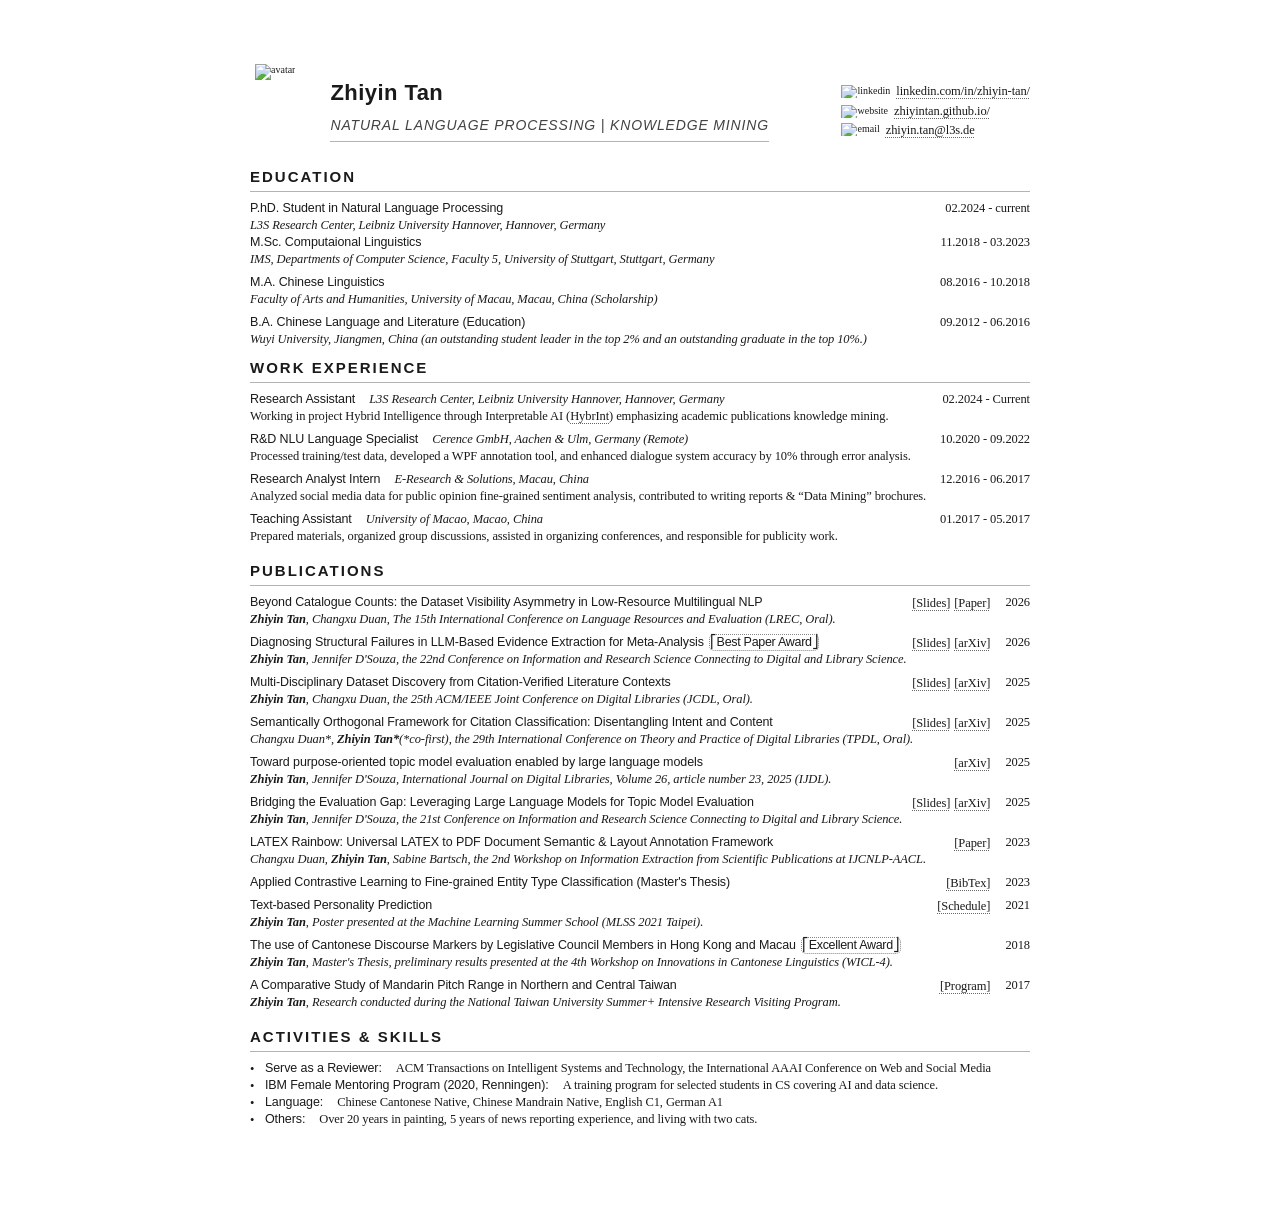
==== cv/cv.html @ f3813b76 "update" ====
<!DOCTYPE html>
<html lang="en">
    <head>
        <meta charset="UTF-8">
        <meta http-equiv="X-UA-Compatible" content="IE=edge">
        <meta name="viewport" content="width=device-width, initial-scale=1.0">
        <link rel="stylesheet" href="./css/cv.css">
        <script src="https://cdnjs.cloudflare.com/ajax/libs/html2pdf.js/0.9.2/html2pdf.bundle.min.js"></script>
        <title>Zhiyin Tan's Curriculum Vitae</title>
        <style>
            :root {
                --acm-serif: "Linux Libertine", "Linux Libertine O", "Times New Roman", serif;
                --acm-sans: "Linux Biolinum", "Linux Biolinum O", "Helvetica Neue", Arial, sans-serif;
            }

            @font-face {
                font-family: "Linux Libertine";
                font-style: normal;
                font-weight: 400;
                font-display: swap;
                src: local("Linux Libertine O"), local("Linux Libertine O Regular"),
                    url("../fonts/LinuxLibertineORegular.otf") format("opentype");
            }
            @font-face {
                font-family: "Linux Libertine";
                font-style: italic;
                font-weight: 400;
                font-display: swap;
                src: local("Linux Libertine O Italic"),
                    url("../fonts/LinuxLibertineOItalic.otf") format("opentype");
            }
            @font-face {
                font-family: "Linux Libertine";
                font-style: normal;
                font-weight: 600;
                font-display: swap;
                src: local("Linux Libertine O Semibold"),
                    url("../fonts/LinuxLibertineOSemibold.otf") format("opentype");
            }
            @font-face {
                font-family: "Linux Libertine";
                font-style: italic;
                font-weight: 600;
                font-display: swap;
                src: local("Linux Libertine O Semibold Italic"),
                    url("../fonts/LinuxLibertineOSemiboldItalic.otf") format("opentype");
            }
            @font-face {
                font-family: "Linux Libertine";
                font-style: normal;
                font-weight: 700;
                font-display: swap;
                src: local("Linux Libertine O Bold"),
                    url("../fonts/LinuxLibertineOBold.otf") format("opentype");
            }
            @font-face {
                font-family: "Linux Libertine";
                font-style: italic;
                font-weight: 700;
                font-display: swap;
                src: local("Linux Libertine O Bold Italic"),
                    url("../fonts/LinuxLibertineOBoldItalic.otf") format("opentype");
            }

            @font-face {
                font-family: "Linux Biolinum";
                font-style: normal;
                font-weight: 400;
                font-display: swap;
                src: local("Linux Biolinum O Regular"),
                    url("../fonts/LinuxBiolinumORegular.otf") format("opentype");
            }
            @font-face {
                font-family: "Linux Biolinum";
                font-style: italic;
                font-weight: 400;
                font-display: swap;
                src: local("Linux Biolinum O Italic"),
                    url("../fonts/LinuxBiolinumOItalic.otf") format("opentype");
            }
            @font-face {
                font-family: "Linux Biolinum";
                font-style: normal;
                font-weight: 700;
                font-display: swap;
                src: local("Linux Biolinum O Bold"),
                    url("../fonts/LinuxBiolinumOBold.otf") format("opentype");
            }

            body {
                align-items: center;
                font-family: var(--acm-serif);
                color: #1a1a1a;
                font-size: 10px; line-height: 12px; font-weight: 400; font-style: normal; letter-spacing: 0;
                width: 100%;
                max-width: 780px;
                min-width: 780px;
                height: auto;
                margin: auto;
                padding: 5% 4%;
            }

            .container {
                padding: 0;
            }

            .title {
                align-items: center;
                text-align: left;
                margin: 0 0 10px 0;
            }

            .title h2 {
                font-family: var(--acm-sans);
                font-size: 22px; 
                line-height: 25px;
                font-weight: 700;
                letter-spacing: 0.02em;
                margin-bottom: 10px;
            }

            .title h4 {
                font-family: var(--acm-sans);
                font-size: 14px; 
                line-height: 20px;
                font-weight: 500;
                letter-spacing: 0.06em;
                color: #424242;
                margin: 5px 0;
            }

            .two_col_header {
                display: flex;
                justify-content: space-between;
                grid-template-columns: 68% auto;
                column-gap: 16px;
                padding-bottom: 0px;
            }

            .two_col_content {
                display: flex;
                justify-content: space-between;
                grid-template-columns: 80% auto;
                column-gap: 14px;
            }


            .one-block {
                margin: 0 0 18px 0;
            }

            .left-content .one-block {
                margin: 0 0 18px 0;
            }

            .right-content .one-block {
                margin: 0 0 4px 0;
            }

            .experiment {
                margin: 0px 0 6px 0;
            }

            .experiment #organization, 
            .experiment #reference_link,
            .experiment #authors {
                font-style: italic;
                text-align: left;
                margin: 0 0 0px 0;
            }

            .experiment #experiment-title {
                display: flex; 
                justify-content: space-between; 
                align-items: center; 
                column-gap: 10px;
            }

            .experiment #link-year {
                display: flex;
                justify-content: flex-end; 
                align-items: center; 
                column-gap: 15px;
            }

            .experiment #link {
                display: inline-flex; 
                align-items: center; 
                column-gap: 4px;
            }

            .icon_description {
                display: flex;
                justify-content: flex-start;
                grid-template-columns: 20px 1fr;
                align-items:center;
                column-gap: 6px;
                margin: 3px 0;
            }

            .icon_description p {
                width: inherit;
            }

            h1, h2, h3 {
                font-family: var(--acm-sans);
                font-weight: 600;
                letter-spacing: 0px;
                margin: 0 0 8px 0;
            }

            h4 {
                font-family: var(--acm-sans);
                font-size: 15px; 
                line-height: 16px;
                font-weight: 700;
                letter-spacing: 2px;
                text-transform: uppercase;
                border-bottom: 1px solid #b3b3b3;
                padding-bottom: 6px;
                margin: 12px 0 8px 0;
            }

            h5 {
                font-family: var(--acm-sans);
                font-size: 12.5px; 
                line-height: 17px;
                font-weight: 500;
                letter-spacing: -0.1px;
                margin: 0;
            }

            li, p {
                font-size: 12.5px;
                line-height: 17px;
                letter-spacing: -0.1px;
                align-items: center;
                text-align: justify;
                margin: 0;
            }

            hr {
                width: 96%;
                height: 0.01px;
                margin: 10px 0;
            }

            ul {
                padding-inline: 20px 0px;
                margin: 0;
            }

            li {
                list-style-type: none;
                line-height: 18px;
                position: relative;    /* It's needed for setting position to absolute in the next rule. */
            }

            li::before {
                content: '•';
                position: absolute;
                left: -15px;          /* Adjust this value so that it appears where you want. */
                font-size: 12.5px;      /* Adjust this value so that it appears what size you want. */
            }

            .container a {
                font-size: 12.5px;
                color: inherit;
                text-decoration: dotted underline rgb(102, 102, 102) 1px;
                text-underline-offset: 3px;
                transition: all 0.2s ease-in-out;
                letter-spacing: -0.1px;
            }

            .container a:visited {
                color: inherit;
            }

            .container a:hover {
                color: inherit;
            }

            .download {
                text-align: right;
                padding: 0 0 40px 0;
                margin: 0;
            }

            button {
                align-items: center;
                align-content: center;
                height: 38px;
                width: 140px;
                border: 1px solid rgb(22, 22, 22);
                box-shadow: none;
                background-color: white;
                border-radius: 0.5vh;
                transition: all 0.2s ease-in-out;
                padding: 0;
                margin: 0;
            }

            button:hover {
                cursor: pointer;
                border-radius: 0.5vh;
                background-color: rgb(255, 255, 255);
            }

            @media screen and (max-width: 730px) {

            }

            @media print {
                @page {
                    width: 190mm;
                    margin: 15mm 15mm;
                }

                body {
                    max-width: none;
                    width: auto;
                    margin: 0;
                    padding: 0;
                    font-size: 12.6px;
                    line-height: 16px;
                }

                .experiment {
                    margin: 0px 0 8px 0;
                }

                .container {
                    padding: 0;
                }

                
                .two_col_header {
                    grid-template-columns: 66% auto;
                    column-gap: 10px;
                }

                .two_col_content {
                    grid-template-columns: 78% auto;
                    column-gap: 8px;
                }

                .one-block {
                    margin: 0 0 15px 0;
                }

                .left-content .one-block {
                    margin: 0 0 10px 0;
                }

                h2 {
                    font-size: 14px;
                    line-height: 20px;
                    
                }

                .title h2 {
                    margin: 5px 0;
                }

                h4 {
                    font-size: 13px;
                    line-height: 18px;
                    padding-bottom: 4px;
                    margin: 10px 0 6px 0;
                    letter-spacing: 2px;
                }

                .title h4 {
                    margin-bottom: 20px 0;
                }

                h5 {
                    font-size: 12.6px;
                    line-height: 16px;
                    letter-spacing: -0.2px;
                }

                p,li {
                    font-size: 12.8px;
                    letter-spacing: -0.2px;
                }



                ul{
                    padding-inline: 0px 0px;
                }

                a {
                    font-size: 11px;;
                    color: black;
                    text-decoration: dotted underline rgb(190, 190, 190) 0.1px;
                    text-underline-offset: 1px;
                    background: transparent;
                    box-shadow: none
                }

                a:visited {
                    color: black;
                }
            }

        </style>
    </head>
    <body>
        <!--<div class="download">
            <button onclick="downloadPDF()">
                <span style="display:grid; grid-template-columns: 15px 98px; column-gap: 3px; padding: 0 10px;">
                    <img src="./img/printer.png" alt="printer" style="width: 15px;">
                    &nbsp Download PDF
                </span>
            </button>
        </div>-->
        <div class="container">
            <div class="two_col_header">
                <div class="two_col_content" style="column-gap: 35px; padding-left: 5px">
                    <div>
                        <img src="../pic/avatar_green_round.png" alt="avatar" style="height: 80px;">
                    </div>
                    <div class="title" style="padding-top: 16px">
                        <h2> Zhiyin Tan </h2>
                        <h4 style="font-weight: 400; font-style: oblique 50deg;"> 
                            Natural Language Processing | Knowledge Mining </h4>
                    </div>
                    <!--<div  class="one-block" id="Profile">
                        <h4>Profile</h4>
                        <p>I am an enthusiastic researcher bridging the realms of language and AI. 
                            With a strong penchant for knowledge mining, 
                            I excel in deriving structured insights from unstructured data. 
                            My expertise extends to DevOps for Large Language Models (LLM), 
                            showcasing my commitment to harnessing cutting-edge AI solutions.</p>
                    </div>-->
                </div>
                <div class="right-content">
                    <div class="one-block" id="Contact" style="padding-top: 16px">
                        <!--<h4>Contact</h4>-->
                        <div class="icon_description">
                            <img src="../pic/linkedin.ico" alt="linkedin" style="height: 12.8px;">
                            <a href="https://www.linkedin.com/in/zhiyin-tan/" target="_blank" rel="noopener noreferrer"><p> linkedin.com/in/zhiyin-tan/ </p></a>
                        </div>

                        <div class="icon_description">
                            <img src="../pic/github_icon.ico" alt="website" style="height: 13px;">
                            <a href="https://zhiyintan.github.io/" target="_blank" rel="noopener noreferrer"><p> zhiyintan.github.io/ </p></a>
                        </div>

                        <div class="icon_description">
                            <img src="../pic/gmail_icon.ico" alt="email" style="height: 13px;">
                            <a href="mailto:zhiyin.tan@l3s.de"> zhiyin.tan@l3s.de </a>
                        </div>
                        
                        <!--<div class="icon_description">
                             <p style="margin-left: 2px; margin-top: 2px;"><b>Residence&nbsp;Permit:</b><br> Niederlassungserlaubnis&nbsp;(§&nbsp;18c)</p>
                        </div>-->
                    </div>
                </div>
            </div>

            <div class="experiment_content">
                <div class="one-block" id="Education">
                    <h4> Education </h4>

                    <div class="experiment">
                        <div class="two_col_content">
                            <h5> P.hD. Student in Natural Language Processing </h5>
                            <p> 02.2024 - current </p>
                        </div>
                        <p id="organization">L3S Research Center, Leibniz University Hannover, Hannover, Germany</p> 
    
                    <div class="experiment">
                        <div class="two_col_content">
                            <h5> M.Sc. Computaional Linguistics </h5>
                            <p> 11.2018 - 03.2023</p>
                        </div>
                        <p id="organization">IMS, Departments of Computer Science, Faculty 5, University of Stuttgart, Stuttgart, Germany</p> 
                    </div>

                    <div class="experiment">
                        <div class="two_col_content">
                            <h5> M.A. Chinese Linguistics </h5>
                            <p> 08.2016 - 10.2018</p>
                        </div>
                        <p id="organization">Faculty of Arts and Humanities, University of Macau, Macau, China (Scholarship)</p>
                    </div>

                    <div class="experiment">
                        <div class="two_col_content">
                            <h5> B.A. Chinese Language and Literature (Education) </h5>
                            <p> 09.2012 - 06.2016</p>
                        </div>
                        <p id="organization">Wuyi University, Jiangmen, China (an outstanding student leader in the top 2% and an outstanding graduate in the top 10%.)</p>
                    </div>
                </div>

                <div  class="one-block" id="Work Experience">
                    <h4> Work Experience </h4>
                    <div class="experiment">
                        <div class="two_col_content">
                            <div class="two_col_content" style="grid-template-columns: auto auto;">
                                <h5> Research Assistant </h5>
                                <p id="organization">L3S Research Center, Leibniz University Hannover, Hannover, Germany</p>
                            </div>
                            <p> 02.2024 - Current </p>
                        </div>
                        
                        <p> Working in project Hybrid Intelligence through Interpretable AI (<a href="https://www.uni-osnabrueck.de/fb6/informatik/hybrint" target="_blank" rel="noopener noreferrer">HybrInt</a>)
                            emphasizing academic publications knowledge mining. </p>
                        <p></p>
                    </div>
                        
                    <div class="experiment">
                        <div class="two_col_content">
                            <div class="two_col_content" style="grid-template-columns: auto auto;">
                                <h5> R&D NLU Language Specialist </h5>
                                <p id="organization"> Cerence GmbH, Aachen & Ulm, Germany (Remote) </p>
                            </div>
                            <p> 10.2020 - 09.2022 </p>
                        </div>
                        
                        <p> Processed training/test data, developed a WPF annotation tool, 
                            and enhanced dialogue system accuracy by 10% through error analysis.
                        </p>
                    </div>

                    <!--
                    <div class="experiment">
                        <div class="two_col_content">
                            <h5> Marketing Data Analyst Intern </h5>
                            <p> 07.2019 - 08.2019 </p>
                        </div>
                        <p id="organization"> TINNO Mobile/Wiko Mobile, Shenzhen, China </p>
                        <p> Developed a Python scraping suite for real-time automated collection of competitors' product and sales information.
                        </p>
                    </div>
                    -->

                    <div class="experiment">
                        <div class="two_col_content">
                            <div class="two_col_content" style="grid-template-columns: auto auto;">
                                <h5> Research Analyst Intern </h5>
                                <p id="organization"> E-Research & Solutions, Macau, China </p>
                            </div>
                            <p> 12.2016 - 06.2017 </p>
                        </div>
                        <p> Analyzed social media data for public opinion fine-grained sentiment analysis, contributed to writing reports & “Data Mining” brochures.
                        </p>
                    </div>

                    <div class="experiment">
                        <div class="two_col_content">
                            <div class="two_col_content" style="grid-template-columns: auto auto;">
                                <h5>Teaching Assistant</h5>
                                <p id="organization">University of Macao, Macao, China</p>
                            </div>
                            <p> 01.2017 - 05.2017 </p>
                        </div>
                        <p>Prepared materials, organized group discussions, 
                            assisted in organizing conferences, and responsible for publicity work.
                        </p>
                    </div> 

                </div>

                <div  class="one-block" id="Publications">
                    <h4>Publications</h4>

                    
                    <div class="experiment">
                        <div id="experiment-title">
                            <h5>Beyond Catalogue Counts: the Dataset Visibility Asymmetry in Low-Resource Multilingual NLP</h5>
                            <div id="link-year">
                                <div id="link">
                                    <a href="https://github.com/zhiyintan/dataset-visibility-asymmetry/blob/main/docs/Slides%20for%20LREC%202026%20%C2%B7%20Beyond%20Catalogue%20Counts%20%C2%B7%20final%20version%202.pdf" target="_blank" rel="noopener noreferrer"> 
                                        [Slides] </a>
                                    <a href="http://www.lrec-conf.org/proceedings/lrec2026/pdf/2026.lrec2026-1.481.pdf" target="_blank" rel="noopener noreferrer"> 
                                        [Paper] </a>
                                </div>
                                <p> 2026 </p>
                            </div>
                        </div>
                        <p id="authors"> <b>Zhiyin Tan</b>, Changxu Duan, 
                            The 15th International Conference on Language Resources and Evaluation (LREC, Oral). </p>
                    </div>
                    

                    <div class="experiment">
                        <div id="experiment-title">
                            <h5 style="display: flex; justify-content: flex-start; align-items: center; column-gap: 5px;">
                                Diagnosing Structural Failures in LLM-Based Evidence Extraction for Meta-Analysis
                                <p style="letter-spacing: -0.3px; border: 1.4px dotted rgb(134, 134, 134); border-radius: 5px; padding: 0px 0px; line-height: 120%; font-weight: 400;">
                                ⎡Best Paper Award⎦</p>
                            </h5>
                            
                            <div id="link-year">
                                <div id="link">
                                    <a href="https://github.com/zhiyintan/LLM-Meta-Analysis/blob/main/presentation/ircdl%202026.pdf" target="_blank" rel="noopener noreferrer"> 
                                        [Slides] </a>
                                    <a href="https://arxiv.org/abs/2602.10881" target="_blank" rel="noopener noreferrer"> 
                                        [arXiv] </a>
                                </div>
                                <p> 2026 </p>
                            </div>
                        </div>

                        <p id="authors"><b>Zhiyin Tan</b>, Jennifer D'Souza,
                            the 22nd Conference on Information and Research Science Connecting to Digital and Library Science. </p>  
                    </div>

                    <div class="experiment">
                        <div id="experiment-title">
                            <h5>Multi-Disciplinary Dataset Discovery from Citation-Verified Literature Contexts</h5>
                            <div id="link-year">
                                <div id="link">
                                   
                                    <!--<a href="https://github.com/Fireblossom/citation-context-dataset-discovery" target="_blank" rel="noopener noreferrer"> 
                                        [GitHub] </a>
                                    <a href="https://doi.ieeecomputersociety.org/10.1109/JCDL67857.2025.00022" target="_blank" rel="noopener noreferrer"> 
                                        [Paper] </a>-->
                                    <a href="https://github.com/Fireblossom/Fireblossom.github.io/blob/master/attach_files/JCDL2025_Presentation.pdf" target="_blank" rel="noopener noreferrer"> 
                                        [Slides] </a>
                                    <a href="https://arxiv.org/abs/2601.05099" target="_blank" rel="noopener noreferrer"> 
                                        [arXiv] </a>
                                </div>
                                <p> 2025 </p>
                            </div>
                        </div>

                        <p id="authors"> <b>Zhiyin Tan</b>, Changxu Duan, 
                            the 25th ACM/IEEE Joint Conference on Digital Libraries (JCDL, Oral).</p>
                    </div>

                    <div class="experiment">
                        <div id="experiment-title">
                            <h5>Semantically Orthogonal Framework for Citation Classification: Disentangling Intent and Content</h5>
                            <div id="link-year">
                                <div id="link">
                                    
                                    <!--<a href="https://github.com/zhiyintan/SOFT"  target="_blank" rel="noopener noreferrer"> 
                                        [GitHub] </a>
                                    <a href="https://doi.org/10.1007/978-3-032-05409-8_12" target="_blank" rel="noopener noreferrer"> 
                                        [Paper] </a>-->
                                    <a href="https://github.com/Fireblossom/Fireblossom.github.io/blob/master/attach_files/TPDL2025_Presentation.pdf" target="_blank" rel="noopener noreferrer"> 
                                        [Slides] </a>
                                    <a href="https://arxiv.org/abs/2601.05103" target="_blank" rel="noopener noreferrer"> 
                                        [arXiv] </a>
                                </div>
                                <p> 2025 </p>
                            </div>
                        </div>

                        <p id="authors">Changxu Duan*, <b>Zhiyin Tan*</b>(*co-first),
                            the 29th International Conference on Theory and Practice of Digital Libraries (TPDL, Oral). </p>  
                    </div>

                    <div class="experiment">
                        <div id="experiment-title">
                            <h5>Toward purpose-oriented topic model evaluation enabled by large language models</h5>
                            <div id="link-year">
                                <div id="link">
                                    
                                    <!--<a href="https://github.com/zhiyintan/topic-model-LLMjudgment"  target="_blank" rel="noopener noreferrer"> 
                                        [GitHub] </a>
                                    <a href="https://doi.org/10.1007/s00799-025-00429-5" target="_blank" rel="noopener noreferrer"> 
                                        [Paper] </a>-->
                                    <a href="https://arxiv.org/abs/2509.07142" target="_blank" rel="noopener noreferrer"> 
                                        [arXiv] </a>
                                   
                                </div>
                                <p> 2025 </p>
                            </div>
                        </div>

                        <p id="authors"><b>Zhiyin Tan</b>, Jennifer D'Souza,
                            International Journal on Digital Libraries, Volume 26, article number 23, 2025 (IJDL).</p>  
                    </div>

                    <div class="experiment">
                        <div id="experiment-title">
                            <h5>Bridging the Evaluation Gap: Leveraging Large Language Models for Topic Model Evaluation</h5>
                            <div id="link-year">
                                <div id="link">
                                    <!--
                                    <a href="https://github.com/zhiyintan/topic-model-LLMjudgment"  target="_blank" rel="noopener noreferrer"> 
                                        [GitHub] </a>
                                    <a href="https://ceur-ws.org/Vol-3937/paper15.pdf" target="_blank" rel="noopener noreferrer"> 
                                        [Paper] </a>-->
                                    <a href="https://github.com/zhiyintan/topic-model-LLMjudgment/blob/main/presentation/Presentation_IRCDL_2025.pdf" target="_blank" rel="noopener noreferrer"> 
                                        [Slides] </a>
                                    <a href="https://arxiv.org/abs/2502.07352" target="_blank" rel="noopener noreferrer"> 
                                        [arXiv] </a>
                                    
                                </div>
                                <p> 2025 </p> 
                            </div>   
                        </div>

                        <p id="authors"><b>Zhiyin Tan</b>, Jennifer D'Souza,
                            the 21st Conference on Information and Research Science Connecting to Digital and Library Science. </p>  
                    </div>
                    
                    
                    <div class="experiment">
                        <div id="experiment-title">
                            <h5>LATEX Rainbow: Universal LATEX to PDF Document Semantic & Layout Annotation Framework</h5>
                            <div id="link-year">
                                <div id="link">
                                    <!--
                                    <a href="https://github.com/InsightsNet/texannotate" target="_blank" rel="noopener noreferrer"> 
                                        [GitHub] </a>-->
                                    <a href="https://doi.org/10.18653/v1/2023.wiesp-1.8" target="_blank" rel="noopener noreferrer"> 
                                        [Paper] </a>
                                    
                                </div>
                                <p> 2023 </p> 
                            </div>
                        </div>
    
                        <p id="authors"> Changxu Duan, <b>Zhiyin Tan</b>, Sabine Bartsch, 
                            the 2nd Workshop on Information Extraction from Scientific Publications at IJCNLP-AACL.</p>
                    </div>

                    <div class="experiment">
                        <div id="experiment-title">
                            <h5>Applied Contrastive Learning to Fine-grained Entity Type Classification (Master's Thesis)</h5>
                            <div id="link-year">
                                <div id="link">
                                    <a href="https://www2.ims.uni-stuttgart.de/bibliographie/entry/e37cb917b587af1b2b57a9ed8ff94af0e2793509/" target="_blank" rel="noopener noreferrer"> 
                                        [BibTex] </a>
                                </div>
                                <p> 2023 </p> 
                            </div>
                        </div>
                        <!--
                        <p id="authors"> <b>Zhiyin Tan</b>,
                            Master's Thesis.</p>
                        -->
                    </div>

                    <div class="experiment">
                        <div id="experiment-title">
                            <h5>Text-based Personality Prediction</h5>
                            <div id="link-year">
                                <div id="link">
                                    
                                    <a href="https://ai.ntu.edu.tw/mlss2021new/post/" target="_blank" rel="noopener noreferrer"> 
                                        [Schedule] </a>
                                    
                                </div>
                                <p> 2021 </p> 
                            </div>
                        </div>
    
                        <p id="authors"> <b>Zhiyin Tan</b>,
                            Poster presented at the Machine Learning Summer School (MLSS 2021 Taipei).</p>
                    </div>

                    <div class="experiment">
                        <div id="experiment-title">
                            <h5 style="display: flex; justify-content: flex-start; align-items: center; column-gap: 5px;">
                                The use of Cantonese Discourse Markers by Legislative Council Members in Hong Kong and Macau
                                <p style="letter-spacing: -0.3px; border: 1.4px dotted rgb(134, 134, 134); border-radius: 5px; padding: 0px 0px; line-height: 120%; font-weight: 400;">
                                ⎡Excellent Award⎦</p>
                            </h5>
                            <div id="link-year">
                                <div id="link">
                                    <!--
                                    <a href="https://cantonese.arts.ubc.ca/wicl-4/" target="_blank" rel="noopener noreferrer"> 
                                        [Abstract] </a>
                                    -->
                                </div>
                                <p> 2018 </p> 
                            </div>
                        </div>
    
                        <p id="authors"> <b>Zhiyin Tan</b>,
                            Master's Thesis, preliminary results presented at the 4th Workshop on Innovations in Cantonese Linguistics (WICL-4).</p>
                    </div>
                    
                    <div class="experiment">
                        <div id="experiment-title">
                            <h5>A Comparative Study of Mandarin Pitch Range in Northern and Central Taiwan</h5>
                            <div id="link-year">
                                <div id="link">
                                    
                                    <a href="https://oia.ntu.edu.tw/short-term-programs/courses/8BF146B51660" target="_blank" rel="noopener noreferrer"> 
                                        [Program] </a>
                                    
                                </div>
                                <p> 2017 </p> 
                            </div>
                        </div>
    
                        <p id="authors"> <b>Zhiyin Tan</b>,
                            Research conducted during the National Taiwan University Summer+ Intensive Research Visiting Program.</p>
                    </div>

                </div>

                <div  class="one-block" id="Activities & Skills">
                    <h4> Activities & Skills </h4>
                                 
                    <ul style="padding-inline-start: 15px;">
                        <li>
                            <div class="two_col_content" style="grid-template-columns: auto auto; justify-content: flex-start;">
                                <h5> Serve as a Reviewer: </h5>
                                <p> ACM Transactions on Intelligent Systems and Technology, the International AAAI Conference on Web and Social Media</p>
                            </div>
                        </li>
                        <li>
                            <div class="two_col_content" style="grid-template-columns: auto auto; justify-content: flex-start;">
                                <h5>IBM Female Mentoring Program (2020, Renningen):</h5> 
                                <p>A training program for selected students in CS covering AI and data science.</p>
                            </div>
                        </li>
                        <li>
                            <div class="two_col_content" style="grid-template-columns: auto auto; justify-content: flex-start;">
                                <h5>Language:</h5>
                                <p>Chinese Cantonese Native, Chinese Mandrain Native, English C1, German A1</p>
                            </div>
                        </li>
                        <li>
                            <div class="two_col_content" style="grid-template-columns: auto auto; justify-content: flex-start;">
                                <h5>Others: </h5>
                                <p>Over 20 years in painting, 5 years of news reporting experience, and living with two cats.</p>
                            </div>
                        </li>
                    </ul>
                    </div>
                </div>
            </div>
        </div>
    </body>
</html>
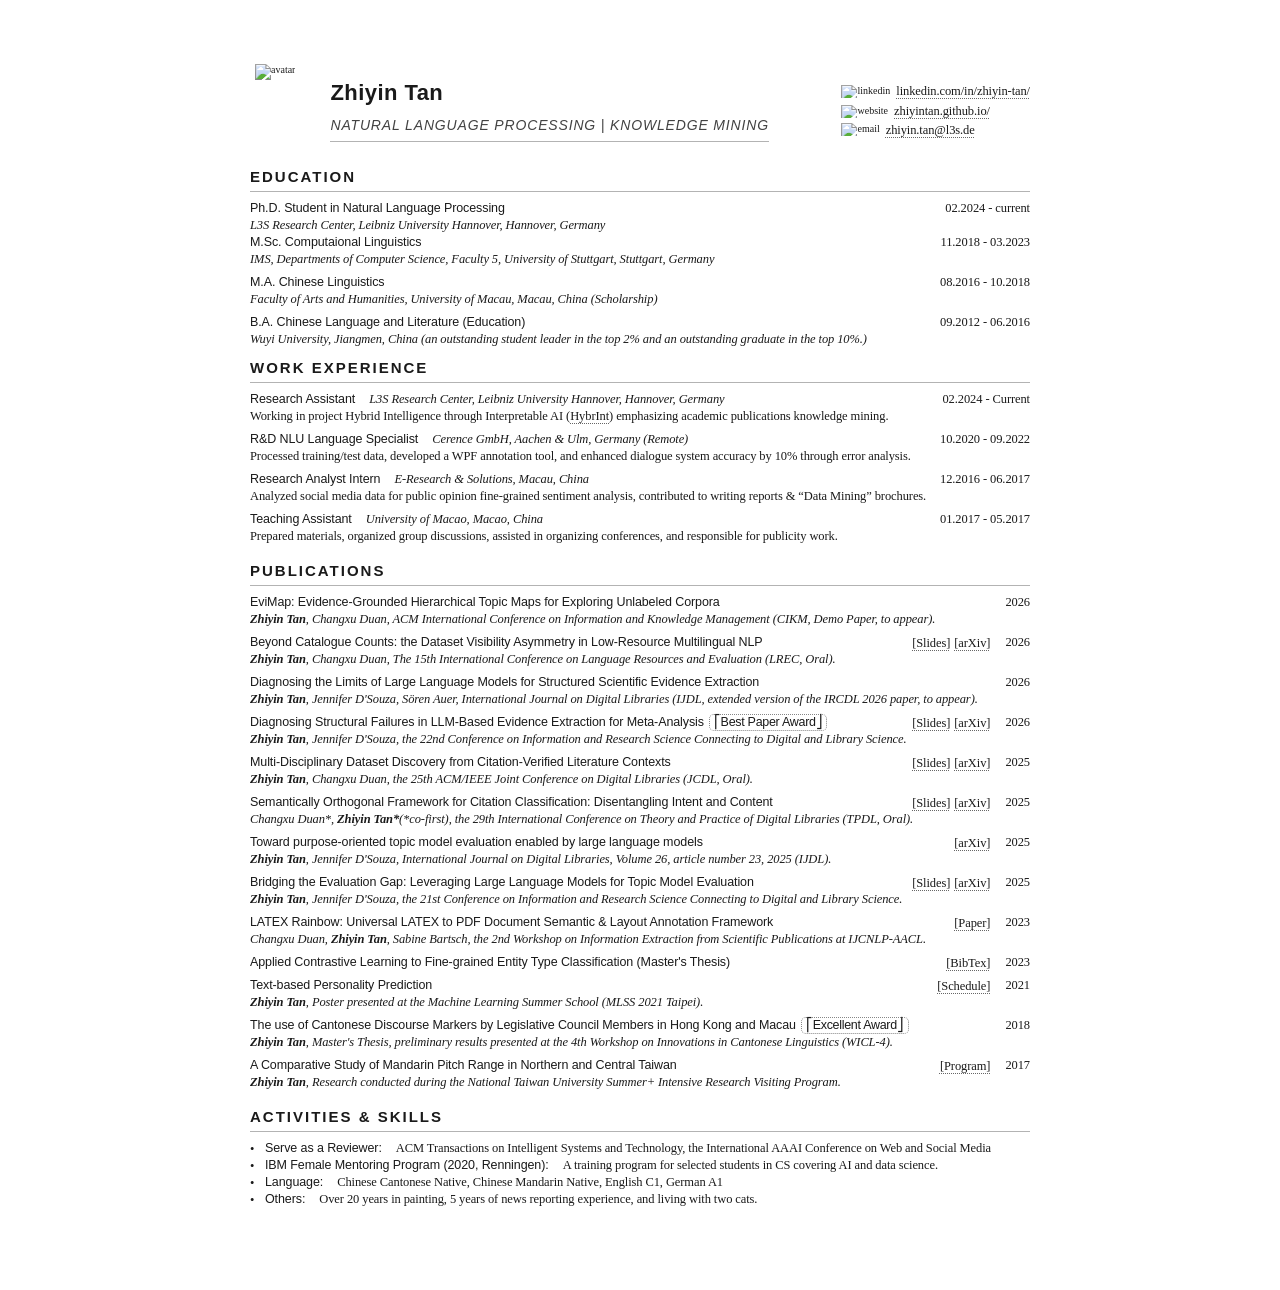
==== commit 68b3fea8: "updated cv" ====
--- a/cv/cv.html
+++ b/cv/cv.html
@@ -467,7 +467,7 @@
 
                     <div class="experiment">
                         <div class="two_col_content">
-                            <h5> P.hD. Student in Natural Language Processing </h5>
+                            <h5> Ph.D. Student in Natural Language Processing </h5>
                             <p> 02.2024 - current </p>
                         </div>
                         <p id="organization">L3S Research Center, Leibniz University Hannover, Hannover, Germany</p> 
@@ -572,13 +572,27 @@
                     
                     <div class="experiment">
                         <div id="experiment-title">
+                            <h5>EviMap: Evidence-Grounded Hierarchical Topic Maps for Exploring Unlabeled Corpora</h5>
+                            <div id="link-year">
+                                <div id="link">
+                                </div>
+                                <p> 2026 </p>
+                            </div>
+                        </div>
+                        <p id="authors"> <b>Zhiyin Tan</b>, Changxu Duan, 
+                            ACM International Conference on Information and Knowledge Management (CIKM, Demo Paper, to appear). </p>
+                    </div>
+                    
+
+                    <div class="experiment">
+                        <div id="experiment-title">
                             <h5>Beyond Catalogue Counts: the Dataset Visibility Asymmetry in Low-Resource Multilingual NLP</h5>
                             <div id="link-year">
                                 <div id="link">
                                     <a href="https://github.com/zhiyintan/dataset-visibility-asymmetry/blob/main/docs/Slides%20for%20LREC%202026%20%C2%B7%20Beyond%20Catalogue%20Counts%20%C2%B7%20final%20version%202.pdf" target="_blank" rel="noopener noreferrer"> 
                                         [Slides] </a>
-                                    <a href="http://www.lrec-conf.org/proceedings/lrec2026/pdf/2026.lrec2026-1.481.pdf" target="_blank" rel="noopener noreferrer"> 
-                                        [Paper] </a>
+                                    <a href="https://arxiv.org/abs/2605.17442" target="_blank" rel="noopener noreferrer"> 
+                                        [arXiv] </a>
                                 </div>
                                 <p> 2026 </p>
                             </div>
@@ -590,9 +604,22 @@
 
                     <div class="experiment">
                         <div id="experiment-title">
+                            <h5>Diagnosing the Limits of Large Language Models for Structured Scientific Evidence Extraction</h5>
+                            <div id="link-year">
+                                <div id="link">
+                                </div>
+                                <p> 2026 </p>
+                            </div>
+                        </div>
+                        <p id="authors"> <b>Zhiyin Tan</b>, Jennifer D'Souza, Sören Auer, 
+                            International Journal on Digital Libraries (IJDL, extended version of the IRCDL 2026 paper, to appear). </p>
+                    </div>
+
+                    <div class="experiment">
+                        <div id="experiment-title">
                             <h5 style="display: flex; justify-content: flex-start; align-items: center; column-gap: 5px;">
                                 Diagnosing Structural Failures in LLM-Based Evidence Extraction for Meta-Analysis
-                                <p style="letter-spacing: -0.3px; border: 1.4px dotted rgb(134, 134, 134); border-radius: 5px; padding: 0px 0px; line-height: 120%; font-weight: 400;">
+                                <p style="letter-spacing: -0.3px; border: 1.4px dotted rgb(134, 134, 134); border-radius: 5px; padding: 0px 4px; line-height: 120%; font-weight: 400; white-space: nowrap; text-align: center;">
                                 ⎡Best Paper Award⎦</p>
                             </h5>
                             
@@ -763,7 +790,7 @@
                         <div id="experiment-title">
                             <h5 style="display: flex; justify-content: flex-start; align-items: center; column-gap: 5px;">
                                 The use of Cantonese Discourse Markers by Legislative Council Members in Hong Kong and Macau
-                                <p style="letter-spacing: -0.3px; border: 1.4px dotted rgb(134, 134, 134); border-radius: 5px; padding: 0px 0px; line-height: 120%; font-weight: 400;">
+                                <p style="letter-spacing: -0.3px; border: 1.4px dotted rgb(134, 134, 134); border-radius: 5px; padding: 0px 4px; line-height: 120%; font-weight: 400; white-space: nowrap; text-align: center;">
                                 ⎡Excellent Award⎦</p>
                             </h5>
                             <div id="link-year">
@@ -820,7 +847,7 @@
                         <li>
                             <div class="two_col_content" style="grid-template-columns: auto auto; justify-content: flex-start;">
                                 <h5>Language:</h5>
-                                <p>Chinese Cantonese Native, Chinese Mandrain Native, English C1, German A1</p>
+                                <p>Chinese Cantonese Native, Chinese Mandarin Native, English C1, German A1</p>
                             </div>
                         </li>
                         <li>
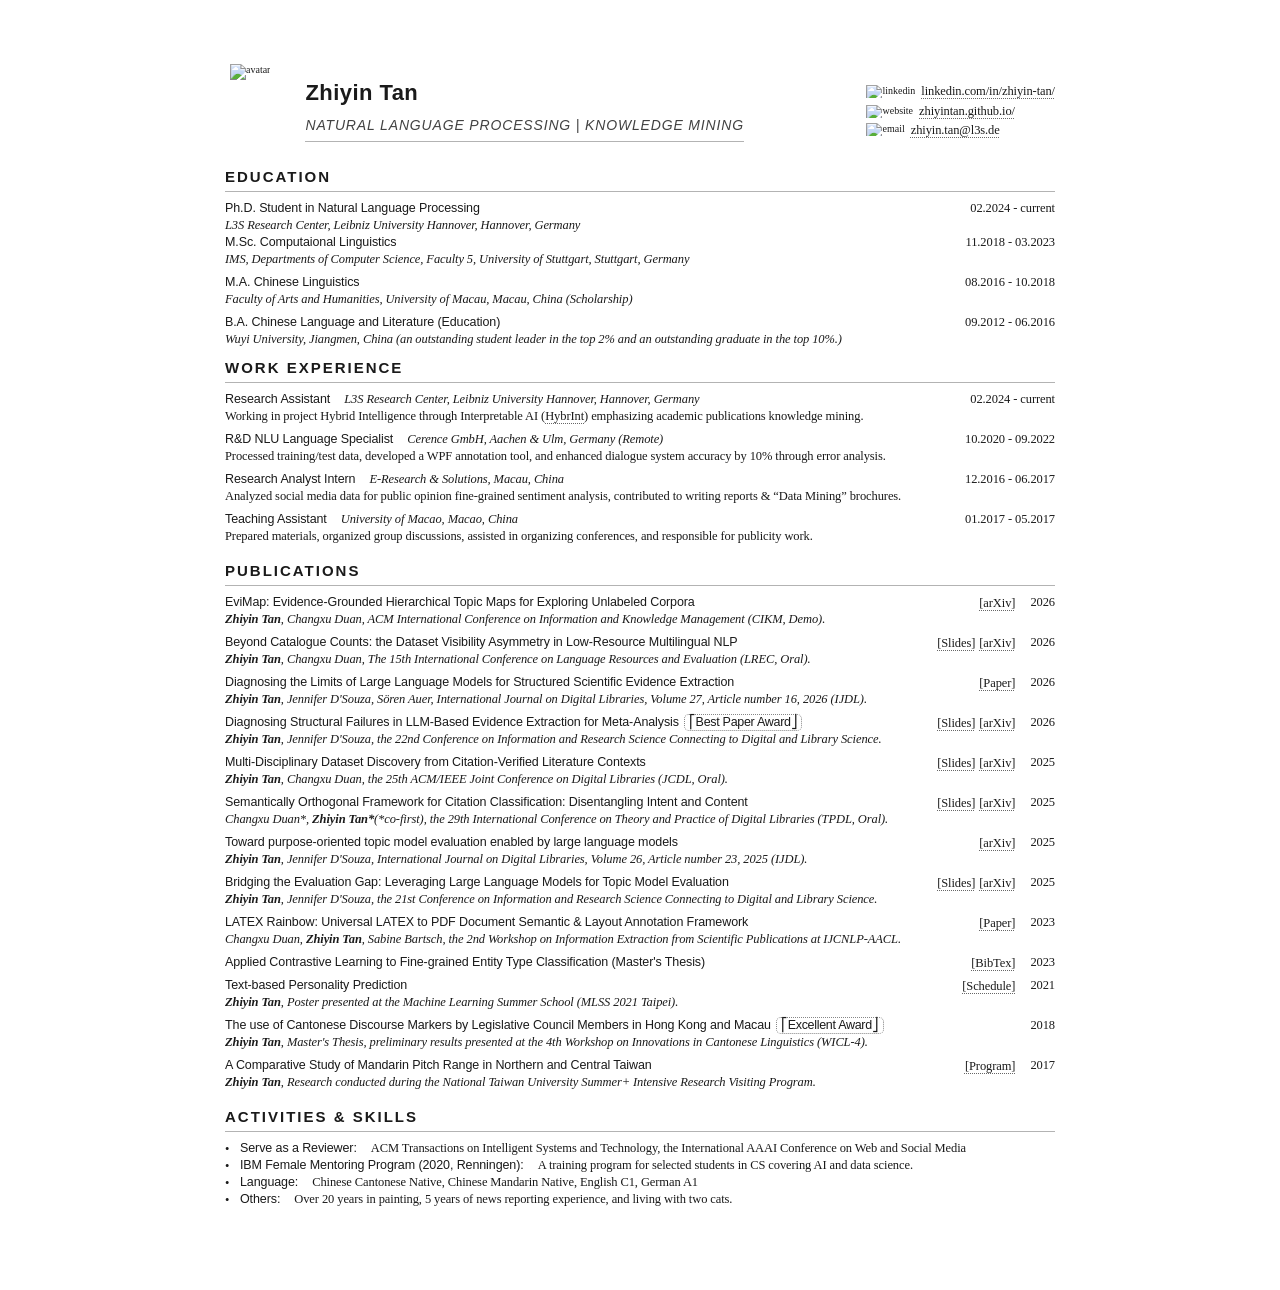
==== commit 976050a0: "update cv" ====
--- a/cv/cv.html
+++ b/cv/cv.html
@@ -93,8 +93,8 @@
                 color: #1a1a1a;
                 font-size: 10px; line-height: 12px; font-weight: 400; font-style: normal; letter-spacing: 0;
                 width: 100%;
-                max-width: 780px;
-                min-width: 780px;
+                max-width: 830px;
+                min-width: 830px;
                 height: auto;
                 margin: auto;
                 padding: 5% 4%;
@@ -505,7 +505,7 @@
                                 <h5> Research Assistant </h5>
                                 <p id="organization">L3S Research Center, Leibniz University Hannover, Hannover, Germany</p>
                             </div>
-                            <p> 02.2024 - Current </p>
+                            <p> 02.2024 - current </p>
                         </div>
                         
                         <p> Working in project Hybrid Intelligence through Interpretable AI (<a href="https://www.uni-osnabrueck.de/fb6/informatik/hybrint" target="_blank" rel="noopener noreferrer">HybrInt</a>)
@@ -575,12 +575,14 @@
                             <h5>EviMap: Evidence-Grounded Hierarchical Topic Maps for Exploring Unlabeled Corpora</h5>
                             <div id="link-year">
                                 <div id="link">
+                                    <a href="https://arxiv.org/abs/2609.06664" target="_blank" rel="noopener noreferrer"> 
+                                        [arXiv] </a>
                                 </div>
                                 <p> 2026 </p>
                             </div>
                         </div>
                         <p id="authors"> <b>Zhiyin Tan</b>, Changxu Duan, 
-                            ACM International Conference on Information and Knowledge Management (CIKM, Demo Paper, to appear). </p>
+                            ACM International Conference on Information and Knowledge Management (CIKM, Demo). </p>
                     </div>
                     
 
@@ -607,12 +609,14 @@
                             <h5>Diagnosing the Limits of Large Language Models for Structured Scientific Evidence Extraction</h5>
                             <div id="link-year">
                                 <div id="link">
+                                    <a href="https://doi.org/10.1007/s00799-026-00449-9" target="_blank" rel="noopener noreferrer"> 
+                                        [Paper] </a>
                                 </div>
                                 <p> 2026 </p>
                             </div>
                         </div>
                         <p id="authors"> <b>Zhiyin Tan</b>, Jennifer D'Souza, Sören Auer, 
-                            International Journal on Digital Libraries (IJDL, extended version of the IRCDL 2026 paper, to appear). </p>
+                            International Journal on Digital Libraries, Volume 27, Article number 16, 2026 (IJDL). </p>
                     </div>
 
                     <div class="experiment">
@@ -703,7 +707,7 @@
                         </div>
 
                         <p id="authors"><b>Zhiyin Tan</b>, Jennifer D'Souza,
-                            International Journal on Digital Libraries, Volume 26, article number 23, 2025 (IJDL).</p>  
+                            International Journal on Digital Libraries, Volume 26, Article number 23, 2025 (IJDL).</p>  
                     </div>
 
                     <div class="experiment">
